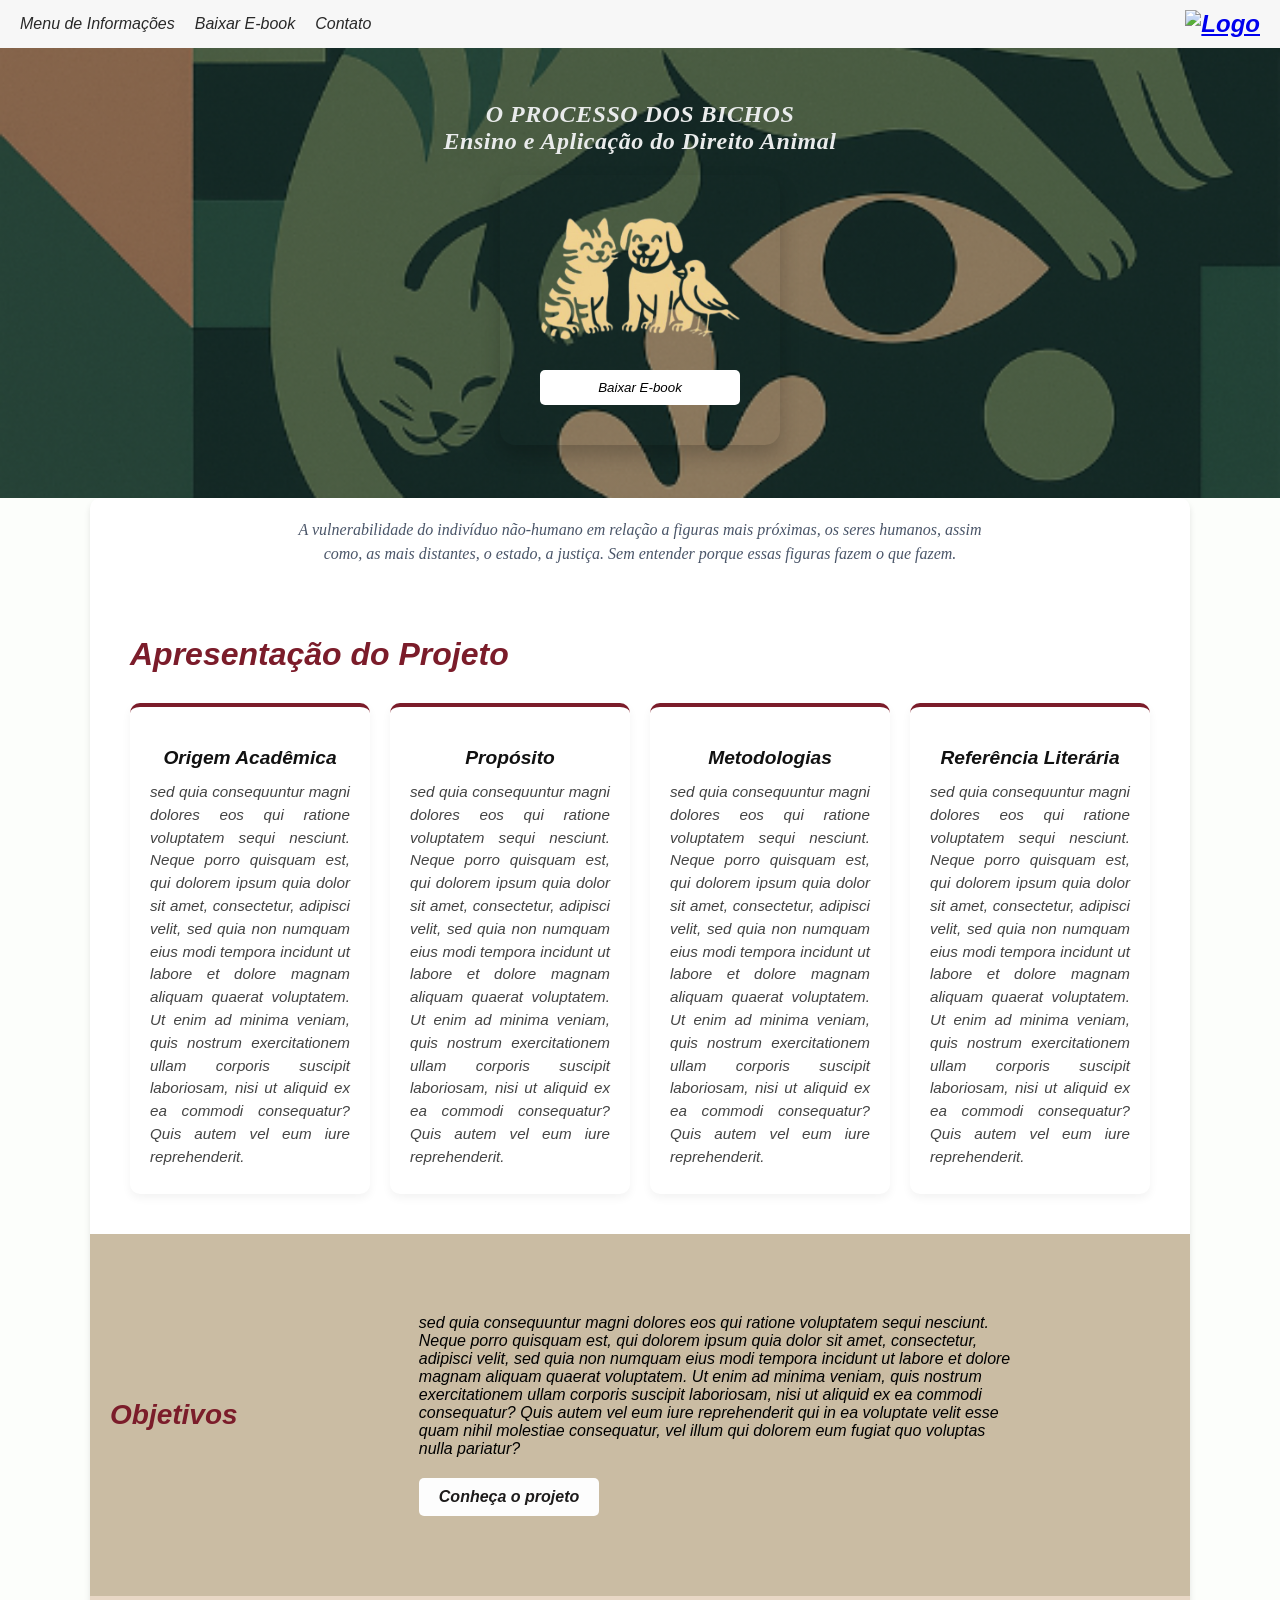
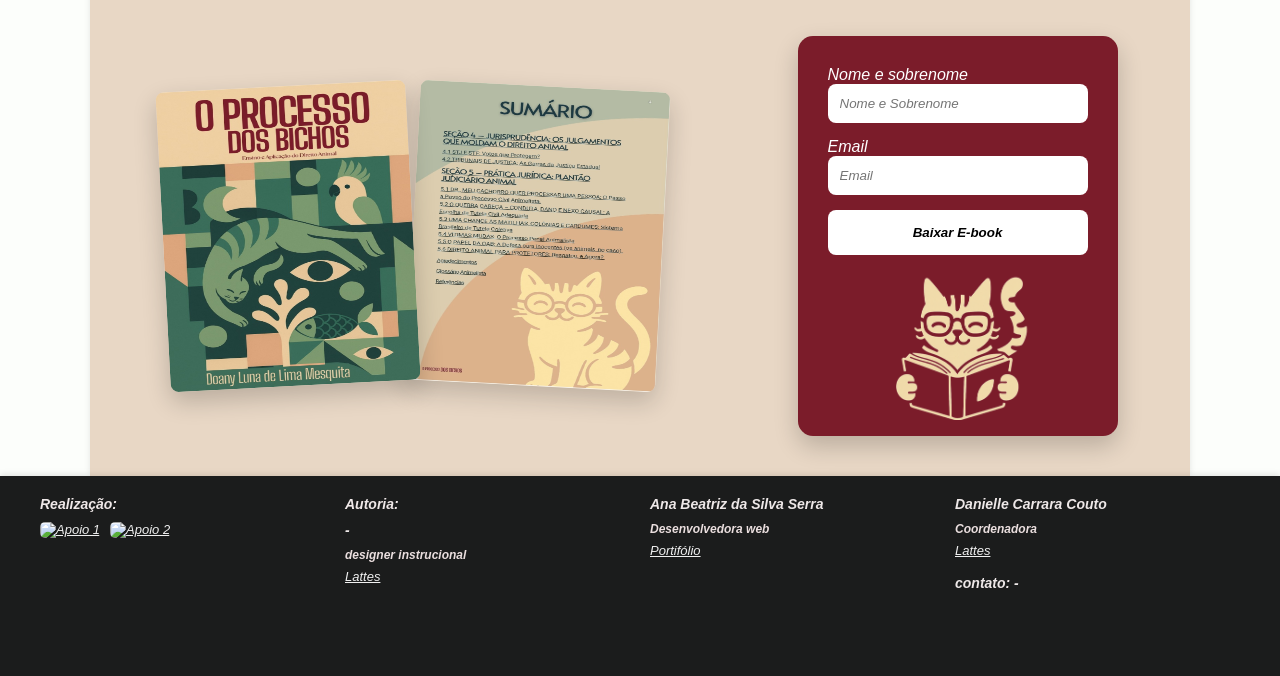
==== index.html @ 82ff3eeb "Landing page configurada na pasta certa" ====
<!DOCTYPE html>
<html lang="pt-br">
<head>
    <meta charset="UTF-8">
    <title>E-book - O Processo dos Bichos</title>
    <link rel="stylesheet" href="style.css">
    <meta name="viewport" content="width=device-width, initial-scale=1.0">
</head>
<body>
   <nav class="navbar">
        <div class="menu">
            <a href="menuInfor.html">Menu de Informações</a>
            <a href="index.html#formulario">Baixar E-book</a>
            <a href="index.html#contato">Contato</a>
        </div> <a href="index.html">
        <div class="logo">
            <img src="imagens/Logo_Vacinacao.png" alt="Logo" style="height: 50px;">
        </div>
        </a>    
    </nav>

    <header class="banner">
      <h2 class="titulo">O PROCESSO DOS BICHOS <br>Ensino e Aplicação do Direito Animal</h2>

        <div class="hero-card">
            <img class="imagem-livro" src="imagens/capa_2.png" alt="Imagem do livro">
            <button id="btnDownload">Baixar E-book</button>
        </div>
        
    </header>
   <div class="container"> 
    <p class="frase-topo">A vulnerabilidade do indivíduo não-humano em relação a figuras mais próximas, os seres humanos, assim como, as mais distantes, o estado, a justiça. Sem entender porque essas figuras fazem o que fazem.</p>   

    <section class="apresentacao-projeto">
    <h2 class="titulo-sessao">Apresentação do Projeto</h2>
    
    <div class="cards-container">
        <div class="card-item">
            <div class="card-icone">
                <i class="fas fa-graduation-cap"></i>
            </div>
            <h3 class="card-titulo">Origem Acadêmica</h3>
            <p class="card-texto">
                sed quia consequuntur magni dolores eos qui ratione voluptatem sequi nesciunt. Neque porro quisquam est, qui dolorem ipsum quia dolor sit amet, consectetur, adipisci velit, sed quia non numquam eius modi tempora incidunt ut labore et dolore magnam aliquam quaerat voluptatem. Ut enim ad minima veniam, quis nostrum exercitationem ullam corporis suscipit laboriosam, nisi ut aliquid ex ea commodi consequatur? Quis autem vel eum iure reprehenderit.
            </p>
        </div>

        <div class="card-item">
            <div class="card-icone">
                <i class="fas fa-bullseye"></i>
            </div>
            <h3 class="card-titulo">Propósito</h3>
            <p class="card-texto">
                sed quia consequuntur magni dolores eos qui ratione voluptatem sequi nesciunt. Neque porro quisquam est, qui dolorem ipsum quia dolor sit amet, consectetur, adipisci velit, sed quia non numquam eius modi tempora incidunt ut labore et dolore magnam aliquam quaerat voluptatem. Ut enim ad minima veniam, quis nostrum exercitationem ullam corporis suscipit laboriosam, nisi ut aliquid ex ea commodi consequatur? Quis autem vel eum iure reprehenderit.
            </p>
        </div>

        <div class="card-item">
            <div class="card-icone">
                <i class="fas fa-lightbulb"></i>
            </div>
            <h3 class="card-titulo">Metodologias</h3>
            <p class="card-texto">
                sed quia consequuntur magni dolores eos qui ratione voluptatem sequi nesciunt. Neque porro quisquam est, qui dolorem ipsum quia dolor sit amet, consectetur, adipisci velit, sed quia non numquam eius modi tempora incidunt ut labore et dolore magnam aliquam quaerat voluptatem. Ut enim ad minima veniam, quis nostrum exercitationem ullam corporis suscipit laboriosam, nisi ut aliquid ex ea commodi consequatur? Quis autem vel eum iure reprehenderit.
            </p>
        </div>

        <div class="card-item">
            <div class="card-icone">
                <i class="fas fa-folder-plus"></i>
            </div>
            <h3 class="card-titulo">Referência Literária</h3>
            <p class="card-texto">
                sed quia consequuntur magni dolores eos qui ratione voluptatem sequi nesciunt. Neque porro quisquam est, qui dolorem ipsum quia dolor sit amet, consectetur, adipisci velit, sed quia non numquam eius modi tempora incidunt ut labore et dolore magnam aliquam quaerat voluptatem. Ut enim ad minima veniam, quis nostrum exercitationem ullam corporis suscipit laboriosam, nisi ut aliquid ex ea commodi consequatur? Quis autem vel eum iure reprehenderit.
            </p>
        </div>
    </div>
</section>
   <section class="ebook-section" style="background: #bdab8bca; min-height: 250px;">
            <h3 style="color:#7b1c2a; font-size: 28px;">Objetivos</h3>
            <div class="faq-content">
              <div class="text-content">
                 <p> sed quia consequuntur magni dolores eos qui ratione voluptatem sequi nesciunt. Neque porro quisquam est, qui dolorem ipsum quia dolor sit amet, consectetur, adipisci velit, sed quia non numquam eius modi tempora incidunt ut labore et dolore magnam aliquam quaerat voluptatem. Ut enim ad minima veniam, quis nostrum exercitationem ullam corporis suscipit laboriosam, nisi ut aliquid ex ea commodi consequatur? Quis autem vel eum iure reprehenderit qui in ea voluptate velit esse quam nihil molestiae consequatur, vel illum qui dolorem eum fugiat quo voluptas nulla pariatur?</p>
              </div>
              <a href="menuInfor.html" class="botao">Conheça o projeto</a>
            </div>        
    </section>
    
    <section class="ebook-section">
        <div class="ebook-imagens">
            <img class="capa" src="imagens/imagem_1.jpg" alt="Capa do Livro">
            <img class="pagina" src="imagens/imagem_2.jpg" alt="Página interna">
        </div>

        <div class="formulario" id="formulario">
            <form id="form">
                <label>Nome e sobrenome</label>
                <input type="text" id="nome" placeholder="Nome e Sobrenome" required>

                <label>Email</label>
                <input type="email" id="email" placeholder="Email" required>

                <button type="submit">Baixar E-book</button>
                <img class="icon" src="imagens/logo_gatinho.png" alt="Logo-gatinho">
            </form>

            <div id="mensagem"></div>
        </div>
    </section>
    </div>
    <footer>
       <div id="contato" class="contact-info">
            <div class="footer-columns">
                <div class="footer-column">
                    <h2>Realização:</h2>
                    <div class="support-images">
                        <a href="https://ufpa.br/" target="_blank">
                            <img src="UFPA logo.png" alt="Apoio 1">
                        </a>
                        <a href="https://www.ppgcimes.propesp.ufpa.br/index.php/br/" target="_blank">
                            <img src="logo_PPGCIMES.png" alt="Apoio 2">
                        </a>
                    </div>
                </div>
                <div class="footer-column">
                    <h2>Autoria:</h2>
                    <h4>-</h4>
                    <h3>designer instrucional</h3>
                    <a href="-">Lattes </a>  
                </div>
                <div class="footer-column">
                    <h4>Ana Beatriz da Silva Serra</h4>
                    <h3>Desenvolvedora web</h3>
                    <a href="https://beaserra.github.io/Portifolio/">Portifólio</a>     
                </div>
                <div class="footer-column">
                    <h4>Danielle Carrara Couto</h4>
                    <h3>Coordenadora</h3>
                    <a href="http://lattes.cnpq.br/4583227212550116">Lattes </a> 
                    <h4><br>contato: -</h4>
                </div>
                <div class="footer-column">
                   
                </div>
            </div>
        </div>
    </footer>

    <script src="script.js"></script>
</body>
</html>
---- style.css ----
* {
    margin: 0;
    padding: 0;
    box-sizing: border-box;
    font-family: Arial, sans-serif;
    font-style: italic;
}

body {
    background-color: #fcfefbc5;
}

.navbar {
    display: flex;
    justify-content: space-between;
    align-items: center;
    background-color: #f7f7f7;
    padding: 10px 20px;
    box-shadow: 0px 4px 6px rgba(0, 0, 0, 0.1);
}
.navbar .logo {
    font-size: 24px;
    font-weight: bold;
}
.navbar .menu {
    display: flex;
    gap: 20px;
}
.navbar .menu a {
    text-decoration: none;
    color: #292929;
    font-size: 16px;
}
.navbar .menu a:hover {
    color: #081b3ca1;
}
.navbar .auth-buttons {
    display: flex;
    gap: 10px;
}


.banner {
    width: 100%;
    min-height: 450px;
    background: linear-gradient(
        rgba(0,0,0,0.4),
        rgba(0,0,0,0.4)
    ), 
    url("imagens/capa.png") no-repeat center;
    background-size: cover;

    display: flex;
    flex-direction: column;
    align-items: center;
    justify-content: center;
}

.imagem-livro {
    width: 200px;
    height: 180;
    margin-bottom: 10px;
}
.titulo {
    margin-bottom: 20px;
    letter-spacing: 0.5px;
    font-family: 'Georgia', serif;  
    text-align: center;  
    color: #e9ebeb;
}

.hero-card {
    padding: 40px;
    border-radius: 15px;
    display: flex;
    box-shadow: 0 10px 20px rgba(0,0,0,0.2);
    flex-direction: column;
}

.hero-card button {
    margin-top: 20px;
    padding: 10px 20px;
    border: none;
    background: #fff;
    cursor: pointer;
    border-radius: 5px;
    transition: 0.3s;
}

.hero-card button:hover {
    background: #ddd;
}

.design-livre {
    position: absolute;
    right: 20px;
    top: 50%;
    transform: rotate(90deg);
    color: #1e3a34;
}

.frase-topo {
    text-align: center;              
    font-family: 'Georgia', serif;    
    font-size: 1rem;                
    font-style: italic;              
    color: #4a5568;                   
    line-height: 1.5;                
    max-width: 700px;                
    margin: 0 auto 30px auto;        
}

.container {
    max-width: 1100px;
    margin: 0 auto;
    padding: 20px 40px 0 40px;              
    background-color: #ffffff;
    border-radius: 10px;
    box-shadow: 0px 4px 6px rgba(0, 0, 0, 0.1);
}

.botao {
    display: inline-block;
    margin-top: 20px;
    padding: 10px 20px;
    background-color: #fdfdfd;; 
    color: #1d1b1b;           
    text-decoration: none;     
    font-family: Arial, sans-serif;
    font-weight: bold;
    border-radius: 5px;       
}

.botao:hover {
    background-color: #e8d7c5;; 
}

/* Container Geral da Seção */
.apresentacao-projeto {
    padding: 40px 0;
    font-family: Arial, sans-serif;
}

/* Título Principal */
.titulo-sessao {
    color: #7b1c2a;
    font-size: 2rem;
    margin-bottom: 30px;
    text-align: left; /* Alinhado à esquerda como o seu título2 antigo */
}

/* Grid/Flex que segura os 4 cards */
.cards-container {
    display: flex;
    gap: 20px;
    justify-content: space-between;
    flex-wrap: wrap; /* Permite quebrar linha em telas menores */
}

/* Estilo Individual de cada Card */
.card-item {
    background-color: #ffffff;
    border-radius: 10px;
    padding: 25px 20px;
    flex: 1;
    min-width: 230px; /* Garante que os cards não fiquem espremidos */
    box-shadow: 0px 4px 10px rgba(0, 0, 0, 0.05);
    border-top: 4px solid #7b1c2a; /* Detalhe com a cor do seu tema */
    display: flex;
    flex-direction: column;
    align-items: center;
    text-align: center;
    transition: transform 0.3s ease;
}

/* Efeito sutil ao passar o mouse */
.card-item:hover {
    transform: translateY(-5px);
}

/* Estilo dos Ícones */
.card-icone {
    font-size: 2.5rem;
    color: #7b1c2a;
    margin-bottom: 15px;
}

/* Título interno do Card */
.card-titulo {
    color: #111111;
    font-size: 1.2rem;
    margin: 0 0 12px 0;
    font-weight: bold;
}

/* Texto interno do Card */
.card-texto {
    font-size: 0.95rem;
    line-height: 1.5;
    color: #444444;
    margin: 0;
    text-align: justify; /* Mantém o padrão de justificado do seu layout original */
}

/* Responsividade para Celulares */
@media (max-width: 768px) {
    .cards-container {
        flex-direction: column;
    }
    .card-item {
        width: 100%;
    }
}

.ebook-section {
    display: flex;
    justify-content: space-around;
    align-items: center;
    padding: 40px 20px;
    background: #e8d7c5;
    gap: 30px;
    margin-left: -40px;
    margin-right: -40px;


}

.ebook-imagens {
    display: flex;
    gap: 20px;
}

.capa, .pagina {
    width: 250px;
    height: 300px;
    background: #bfa58a9d;
    display: flex;
    align-items: center;
    justify-content: center;
    border-radius: 8px;
    box-shadow: 0 10px 25px rgba(0,0,0,0.2);
}

.capa {
    transform: rotate(-3deg);
    margin-right: -20px;
    z-index: 2;
}

.pagina {
    transform: rotate(3deg);
    opacity: 0.9;
}

.icon {
    width: 150px;
    height: 150px;
    margin-top: 15px;
    display: block;
    margin: 15px auto 0 auto;
}

.formulario {
    background: #7b1c2a;
    padding: 30px;
    border-radius: 15px;
    width: 320px;
    height: 400px;
    color: white;
    box-shadow: 0 10px 25px rgba(0,0,0,0.2);
}

.formulario input {
    width: 100%;
    padding: 12px;
    margin-bottom: 15px;
    border: none;
    border-radius: 8px;
}

.formulario button {
    width: 100%;
    padding: 15px;
    background: white;
    border: none;
    border-radius: 8px;
    font-weight: bold;
    transition: 0.3s;
    cursor: pointer;
}

footer {
  background: #1b1c1c;
  padding: 20px 20px;
  text-align: center;
  color: #333;
  width: 100%;
  height: 200px;
  box-shadow: 0px -2px 6px rgba(0, 0, 0, 0.1);
}
.contact-info {
  max-width: 1200px; 
  margin: 0 auto;
}

.contact-info p {
  font-size: 16px;
  font-weight: bold;
  margin-bottom: 20px;
}

.footer-columns {
  display: grid;
  grid-template-columns: repeat(4, 1fr); 
  gap: 20px;
  align-items: start; 
}

.footer-column {
  text-align: left; 
}

.footer-column a{
  color: #f0f0f0;
  font-size: 13px;
}
.footer-column h4 {
  font-size: 14px;
  color: #eee8e8;
  font-weight: bold;
  margin-bottom: 10px;
}

.footer-column h2 {
  font-size: 14px;
  color: #efe8e8;
  margin-bottom: 10px;
}

.footer-column h3 {
  font-size: 12px;
  color: #eadede;
  margin-bottom: 5px;
}

.support-images {
  display: flex;
  gap: 10px;
  align-items: center;
  margin-top: 10px;
}

.support-images a img {
  max-width: 100px;
  height: auto;
  border-radius: 5px;
  transition: transform 0.2s ease;
}

.support-images a img:hover {
  transform: scale(1.1);
}


.faq-content{
    width: 100%;
    max-width: 600px;
    margin: 40px auto;
}

.card-back{
    max-height: 550px;
    overflow-y: auto;
    overflow-x: hidden;
    -webkit-overflow-scrolling: touch;
    background: #ffffff;
    border-radius: 6px;
    padding: 30px;
    line-height: 1.6;
}


#counter{
    font-size: 14px;
    color: #444;
}

@media (max-width: 768px) {
    
    .container {
        padding: 20px 20px; 
    }

    .apresentacao {
        flex-direction: column;
        align-items: center;
        text-align: center;
        padding: 30px 0;
    }

    .bloco, .imagem-placeholder {
        width: 100%; 
    }

    .ebook-section {
        flex-direction: column;
        align-items: center;
        gap: 30px;
    }

    .footer-columns {
        grid-template-columns: 1fr; 
        text-align: center;
    }

    .footer-column {
        text-align: center;
    }

    .support-images {
        justify-content: center;
    }
}
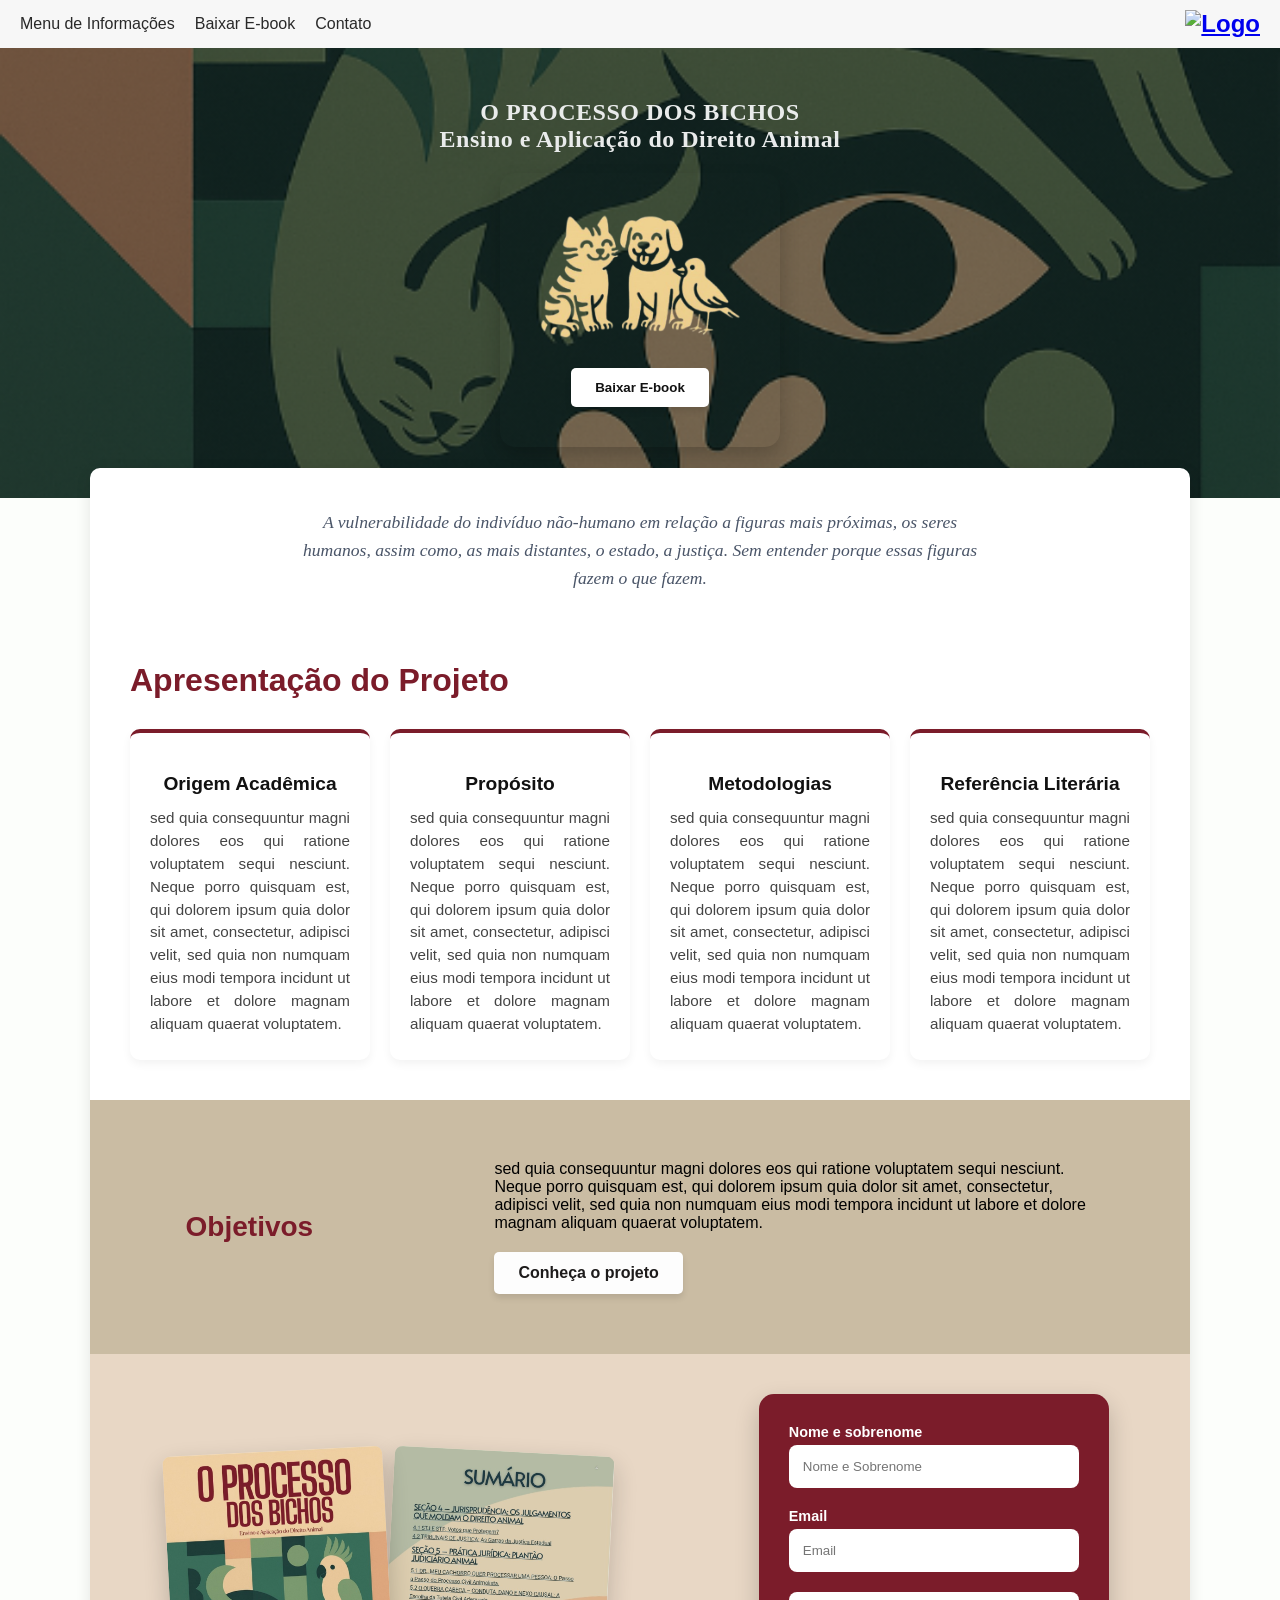
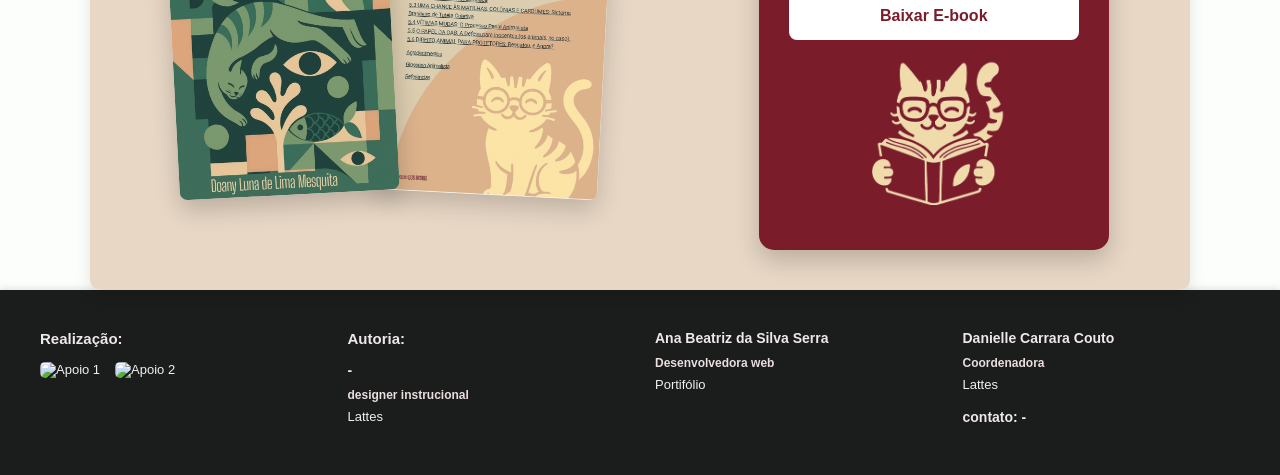
==== commit 13414197: "Ajustes de responsividade, refinamento de UI e correção de margens nas páginas 1 e 2" ====
--- a/index.html
+++ b/index.html
@@ -12,7 +12,8 @@
             <a href="menuInfor.html">Menu de Informações</a>
             <a href="index.html#formulario">Baixar E-book</a>
             <a href="index.html#contato">Contato</a>
-        </div> <a href="index.html">
+        </div> 
+        <a href="index.html">
         <div class="logo">
             <img src="imagens/Logo_Vacinacao.png" alt="Logo" style="height: 50px;">
         </div>
@@ -41,7 +42,7 @@
             </div>
             <h3 class="card-titulo">Origem Acadêmica</h3>
             <p class="card-texto">
-                sed quia consequuntur magni dolores eos qui ratione voluptatem sequi nesciunt. Neque porro quisquam est, qui dolorem ipsum quia dolor sit amet, consectetur, adipisci velit, sed quia non numquam eius modi tempora incidunt ut labore et dolore magnam aliquam quaerat voluptatem. Ut enim ad minima veniam, quis nostrum exercitationem ullam corporis suscipit laboriosam, nisi ut aliquid ex ea commodi consequatur? Quis autem vel eum iure reprehenderit.
+                sed quia consequuntur magni dolores eos qui ratione voluptatem sequi nesciunt. Neque porro quisquam est, qui dolorem ipsum quia dolor sit amet, consectetur, adipisci velit, sed quia non numquam eius modi tempora incidunt ut labore et dolore magnam aliquam quaerat voluptatem.
             </p>
         </div>
 
@@ -51,7 +52,7 @@
             </div>
             <h3 class="card-titulo">Propósito</h3>
             <p class="card-texto">
-                sed quia consequuntur magni dolores eos qui ratione voluptatem sequi nesciunt. Neque porro quisquam est, qui dolorem ipsum quia dolor sit amet, consectetur, adipisci velit, sed quia non numquam eius modi tempora incidunt ut labore et dolore magnam aliquam quaerat voluptatem. Ut enim ad minima veniam, quis nostrum exercitationem ullam corporis suscipit laboriosam, nisi ut aliquid ex ea commodi consequatur? Quis autem vel eum iure reprehenderit.
+                sed quia consequuntur magni dolores eos qui ratione voluptatem sequi nesciunt. Neque porro quisquam est, qui dolorem ipsum quia dolor sit amet, consectetur, adipisci velit, sed quia non numquam eius modi tempora incidunt ut labore et dolore magnam aliquam quaerat voluptatem.
             </p>
         </div>
 
@@ -61,7 +62,7 @@
             </div>
             <h3 class="card-titulo">Metodologias</h3>
             <p class="card-texto">
-                sed quia consequuntur magni dolores eos qui ratione voluptatem sequi nesciunt. Neque porro quisquam est, qui dolorem ipsum quia dolor sit amet, consectetur, adipisci velit, sed quia non numquam eius modi tempora incidunt ut labore et dolore magnam aliquam quaerat voluptatem. Ut enim ad minima veniam, quis nostrum exercitationem ullam corporis suscipit laboriosam, nisi ut aliquid ex ea commodi consequatur? Quis autem vel eum iure reprehenderit.
+                sed quia consequuntur magni dolores eos qui ratione voluptatem sequi nesciunt. Neque porro quisquam est, qui dolorem ipsum quia dolor sit amet, consectetur, adipisci velit, sed quia non numquam eius modi tempora incidunt ut labore et dolore magnam aliquam quaerat voluptatem.
             </p>
         </div>
 
@@ -71,7 +72,7 @@
             </div>
             <h3 class="card-titulo">Referência Literária</h3>
             <p class="card-texto">
-                sed quia consequuntur magni dolores eos qui ratione voluptatem sequi nesciunt. Neque porro quisquam est, qui dolorem ipsum quia dolor sit amet, consectetur, adipisci velit, sed quia non numquam eius modi tempora incidunt ut labore et dolore magnam aliquam quaerat voluptatem. Ut enim ad minima veniam, quis nostrum exercitationem ullam corporis suscipit laboriosam, nisi ut aliquid ex ea commodi consequatur? Quis autem vel eum iure reprehenderit.
+                sed quia consequuntur magni dolores eos qui ratione voluptatem sequi nesciunt. Neque porro quisquam est, qui dolorem ipsum quia dolor sit amet, consectetur, adipisci velit, sed quia non numquam eius modi tempora incidunt ut labore et dolore magnam aliquam quaerat voluptatem.
             </p>
         </div>
     </div>
@@ -80,7 +81,7 @@
             <h3 style="color:#7b1c2a; font-size: 28px;">Objetivos</h3>
             <div class="faq-content">
               <div class="text-content">
-                 <p> sed quia consequuntur magni dolores eos qui ratione voluptatem sequi nesciunt. Neque porro quisquam est, qui dolorem ipsum quia dolor sit amet, consectetur, adipisci velit, sed quia non numquam eius modi tempora incidunt ut labore et dolore magnam aliquam quaerat voluptatem. Ut enim ad minima veniam, quis nostrum exercitationem ullam corporis suscipit laboriosam, nisi ut aliquid ex ea commodi consequatur? Quis autem vel eum iure reprehenderit qui in ea voluptate velit esse quam nihil molestiae consequatur, vel illum qui dolorem eum fugiat quo voluptas nulla pariatur?</p>
+                 <p> sed quia consequuntur magni dolores eos qui ratione voluptatem sequi nesciunt. Neque porro quisquam est, qui dolorem ipsum quia dolor sit amet, consectetur, adipisci velit, sed quia non numquam eius modi tempora incidunt ut labore et dolore magnam aliquam quaerat voluptatem.</p>
               </div>
               <a href="menuInfor.html" class="botao">Conheça o projeto</a>
             </div>        
@@ -93,7 +94,7 @@
         </div>
 
         <div class="formulario" id="formulario">
-            <form id="form">
+            <form id="formEbook">
                 <label>Nome e sobrenome</label>
                 <input type="text" id="nome" placeholder="Nome e Sobrenome" required>
 
@@ -139,15 +140,10 @@
                     <a href="http://lattes.cnpq.br/4583227212550116">Lattes </a> 
                     <h4><br>contato: -</h4>
                 </div>
-                <div class="footer-column">
-                   
-                </div>
             </div>
         </div>
     </footer>
 
     <script src="script.js"></script>
 </body>
-</html>
-
-
+</html>
--- a/style.css
+++ b/style.css
@@ -3,7 +3,6 @@
     padding: 0;
     box-sizing: border-box;
     font-family: Arial, sans-serif;
-    font-style: italic;
 }
 
 body {
@@ -30,37 +29,34 @@
     text-decoration: none;
     color: #292929;
     font-size: 16px;
+    transition: color 0.3s;
 }
 .navbar .menu a:hover {
-    color: #081b3ca1;
-}
-.navbar .auth-buttons {
-    display: flex;
-    gap: 10px;
-}
-
+    color: #7b1c2a; 
+}
 
 .banner {
     width: 100%;
     min-height: 450px;
     background: linear-gradient(
-        rgba(0,0,0,0.4),
-        rgba(0,0,0,0.4)
+        rgba(0,0,0,0.5),
+        rgba(0,0,0,0.5)
     ), 
     url("imagens/capa.png") no-repeat center;
     background-size: cover;
-
     display: flex;
     flex-direction: column;
     align-items: center;
     justify-content: center;
+    padding: 20px;
 }
 
 .imagem-livro {
     width: 200px;
-    height: 180;
+    height: auto;
     margin-bottom: 10px;
 }
+
 .titulo {
     margin-bottom: 20px;
     letter-spacing: 0.5px;
@@ -75,117 +71,119 @@
     display: flex;
     box-shadow: 0 10px 20px rgba(0,0,0,0.2);
     flex-direction: column;
+    align-items: center;
 }
 
 .hero-card button {
     margin-top: 20px;
-    padding: 10px 20px;
+    padding: 12px 24px;
     border: none;
     background: #fff;
+    color: #111;
+    font-weight: bold;
     cursor: pointer;
     border-radius: 5px;
-    transition: 0.3s;
+    transition: all 0.3s ease;
+    box-shadow: 0 4px 6px rgba(0,0,0,0.1);
 }
 
 .hero-card button:hover {
-    background: #ddd;
-}
-
-.design-livre {
-    position: absolute;
-    right: 20px;
-    top: 50%;
-    transform: rotate(90deg);
-    color: #1e3a34;
+    background: #e8d7c5;
+    transform: translateY(-2px);
+    box-shadow: 0 6px 12px rgba(0,0,0,0.15);
+}
+
+.hero-card button:active {
+    transform: translateY(0);
 }
 
 .frase-topo {
     text-align: center;              
     font-family: 'Georgia', serif;    
-    font-size: 1rem;                
-    font-style: italic;              
-    color: #4a5568;                   
-    line-height: 1.5;                
+    font-size: 1.1rem;                
+    font-style: italic;         
+    color: #4a5568;                    
+    line-height: 1.6;                
     max-width: 700px;                
     margin: 0 auto 30px auto;        
 }
 
 .container {
     max-width: 1100px;
-    margin: 0 auto;
-    padding: 20px 40px 0 40px;              
+    margin: -30px auto 0 auto; 
+    padding: 40px 40px 0 40px; 
     background-color: #ffffff;
     border-radius: 10px;
-    box-shadow: 0px 4px 6px rgba(0, 0, 0, 0.1);
+    box-shadow: 0px 4px 15px rgba(0, 0, 0, 0.1);
+    position: relative;
+    z-index: 10;
+    overflow: hidden; 
 }
 
 .botao {
     display: inline-block;
     margin-top: 20px;
-    padding: 10px 20px;
-    background-color: #fdfdfd;; 
-    color: #1d1b1b;           
+    padding: 12px 24px;
+    background-color: #fdfdfd; 
+    color: #1d1b1b;            
     text-decoration: none;     
     font-family: Arial, sans-serif;
     font-weight: bold;
-    border-radius: 5px;       
+    border-radius: 5px;
+    transition: all 0.3s ease;
+    box-shadow: 0 4px 6px rgba(0,0,0,0.1);
 }
 
 .botao:hover {
-    background-color: #e8d7c5;; 
+    background-color: #e8d7c5; 
+    transform: translateY(-2px);
 }
 
 /* Container Geral da Seção */
 .apresentacao-projeto {
     padding: 40px 0;
-    font-family: Arial, sans-serif;
-}
-
-/* Título Principal */
+}
+
 .titulo-sessao {
     color: #7b1c2a;
     font-size: 2rem;
     margin-bottom: 30px;
-    text-align: left; /* Alinhado à esquerda como o seu título2 antigo */
-}
-
-/* Grid/Flex que segura os 4 cards */
+    text-align: left; 
+}
+
 .cards-container {
     display: flex;
     gap: 20px;
     justify-content: space-between;
-    flex-wrap: wrap; /* Permite quebrar linha em telas menores */
-}
-
-/* Estilo Individual de cada Card */
+    flex-wrap: wrap;
+}
+
 .card-item {
     background-color: #ffffff;
     border-radius: 10px;
     padding: 25px 20px;
     flex: 1;
-    min-width: 230px; /* Garante que os cards não fiquem espremidos */
+    min-width: 220px;
     box-shadow: 0px 4px 10px rgba(0, 0, 0, 0.05);
-    border-top: 4px solid #7b1c2a; /* Detalhe com a cor do seu tema */
+    border-top: 4px solid #7b1c2a; 
     display: flex;
     flex-direction: column;
     align-items: center;
     text-align: center;
-    transition: transform 0.3s ease;
-}
-
-/* Efeito sutil ao passar o mouse */
+    transition: transform 0.3s ease, box-shadow 0.3s ease;
+}
+
 .card-item:hover {
     transform: translateY(-5px);
-}
-
-/* Estilo dos Ícones */
+    box-shadow: 0px 8px 15px rgba(0, 0, 0, 0.1);
+}
+
 .card-icone {
     font-size: 2.5rem;
     color: #7b1c2a;
     margin-bottom: 15px;
 }
 
-/* Título interno do Card */
 .card-titulo {
     color: #111111;
     font-size: 1.2rem;
@@ -193,23 +191,12 @@
     font-weight: bold;
 }
 
-/* Texto interno do Card */
 .card-texto {
     font-size: 0.95rem;
     line-height: 1.5;
     color: #444444;
     margin: 0;
-    text-align: justify; /* Mantém o padrão de justificado do seu layout original */
-}
-
-/* Responsividade para Celulares */
-@media (max-width: 768px) {
-    .cards-container {
-        flex-direction: column;
-    }
-    .card-item {
-        width: 100%;
-    }
+    text-align: justify; 
 }
 
 .ebook-section {
@@ -219,26 +206,32 @@
     padding: 40px 20px;
     background: #e8d7c5;
     gap: 30px;
-    margin-left: -40px;
-    margin-right: -40px;
-
-
+    margin: 0 -40px; 
 }
 
 .ebook-imagens {
     display: flex;
-    gap: 20px;
+    gap: 15px;
 }
 
 .capa, .pagina {
-    width: 250px;
-    height: 300px;
+    width: 220px;
+    height: auto;
     background: #bfa58a9d;
     display: flex;
     align-items: center;
     justify-content: center;
     border-radius: 8px;
     box-shadow: 0 10px 25px rgba(0,0,0,0.2);
+    transition: transform 0.4s ease;
+}
+
+.ebook-imagens:hover .capa {
+    transform: rotate(0deg) scale(1.05);
+}
+
+.ebook-imagens:hover .pagina {
+    transform: rotate(0deg) scale(1.05);
 }
 
 .capa {
@@ -255,7 +248,6 @@
 .icon {
     width: 150px;
     height: 150px;
-    margin-top: 15px;
     display: block;
     margin: 15px auto 0 auto;
 }
@@ -264,55 +256,76 @@
     background: #7b1c2a;
     padding: 30px;
     border-radius: 15px;
-    width: 320px;
-    height: 400px;
+    width: 100%;
+    max-width: 350px;
+    height: auto; 
     color: white;
     box-shadow: 0 10px 25px rgba(0,0,0,0.2);
+}
+
+.formulario label {
+    display: block;
+    margin-bottom: 5px;
+    font-size: 0.9rem;
+    font-weight: bold;
 }
 
 .formulario input {
     width: 100%;
     padding: 12px;
-    margin-bottom: 15px;
-    border: none;
+    margin-bottom: 20px;
+    border: 2px solid transparent;
     border-radius: 8px;
+    transition: border-color 0.3s, box-shadow 0.3s;
+    outline: none;
+}
+
+
+.formulario input:focus {
+    border-color: #bdab8bca;
+    box-shadow: 0 0 8px rgba(255, 255, 255, 0.3);
 }
 
 .formulario button {
     width: 100%;
     padding: 15px;
     background: white;
+    color: #7b1c2a;
     border: none;
     border-radius: 8px;
     font-weight: bold;
-    transition: 0.3s;
+    font-size: 1rem;
+    transition: all 0.3s;
     cursor: pointer;
+}
+
+.formulario button:hover {
+    background: #e8d7c5;
+    transform: translateY(-2px);
+}
+
+.formulario button:active {
+    transform: translateY(0);
 }
 
 footer {
   background: #1b1c1c;
-  padding: 20px 20px;
+  padding: 40px 20px; 
   text-align: center;
   color: #333;
   width: 100%;
-  height: 200px;
   box-shadow: 0px -2px 6px rgba(0, 0, 0, 0.1);
 }
+
 .contact-info {
   max-width: 1200px; 
   margin: 0 auto;
 }
 
-.contact-info p {
-  font-size: 16px;
-  font-weight: bold;
-  margin-bottom: 20px;
-}
-
 .footer-columns {
   display: grid;
   grid-template-columns: repeat(4, 1fr); 
-  gap: 20px;
+  gap: 30px;
   align-items: start; 
 }
 
@@ -320,10 +333,17 @@
   text-align: left; 
 }
 
-.footer-column a{
+.footer-column a {
   color: #f0f0f0;
   font-size: 13px;
-}
+  text-decoration: none;
+  transition: color 0.3s;
+}
+
+.footer-column a:hover {
+  color: #bdab8bca;
+}
+
 .footer-column h4 {
   font-size: 14px;
   color: #eee8e8;
@@ -332,9 +352,9 @@
 }
 
 .footer-column h2 {
-  font-size: 14px;
+  font-size: 15px;
   color: #efe8e8;
-  margin-bottom: 10px;
+  margin-bottom: 15px;
 }
 
 .footer-column h3 {
@@ -345,7 +365,7 @@
 
 .support-images {
   display: flex;
-  gap: 10px;
+  gap: 15px;
   align-items: center;
   margin-top: 10px;
 }
@@ -358,59 +378,58 @@
 }
 
 .support-images a img:hover {
-  transform: scale(1.1);
-}
-
-
-.faq-content{
+  transform: scale(1.05);
+}
+
+.faq-content {
     width: 100%;
     max-width: 600px;
-    margin: 40px auto;
-}
-
-.card-back{
-    max-height: 550px;
-    overflow-y: auto;
-    overflow-x: hidden;
-    -webkit-overflow-scrolling: touch;
-    background: #ffffff;
-    border-radius: 6px;
-    padding: 30px;
-    line-height: 1.6;
-}
-
-
-#counter{
-    font-size: 14px;
-    color: #444;
-}
+    margin: 20px 0;
+}
+
+#mensagem {
+    margin-top: 15px;
+    font-size: 0.9rem;
+    text-align: center;
+}
+
 
 @media (max-width: 768px) {
     
+    .navbar {
+        flex-direction: column;
+        gap: 15px;
+    }
+
     .container {
-        padding: 20px 20px; 
-    }
-
-    .apresentacao {
-        flex-direction: column;
-        align-items: center;
-        text-align: center;
-        padding: 30px 0;
-    }
-
-    .bloco, .imagem-placeholder {
-        width: 100%; 
+        padding: 20px 20px 0 20px;
+        margin-top: -20px;
     }
 
     .ebook-section {
         flex-direction: column;
         align-items: center;
         gap: 30px;
+        margin: 0 -20px; 
+        text-align: center;
+    }
+
+    .titulo-sessao {
+        text-align: center;
+    }
+
+    .cards-container {
+        flex-direction: column;
+    }
+
+    .card-item {
+        width: 100%;
     }
 
     .footer-columns {
         grid-template-columns: 1fr; 
         text-align: center;
+        gap: 40px;
     }
 
     .footer-column {
@@ -420,4 +439,9 @@
     .support-images {
         justify-content: center;
     }
+
+    .icon {
+        width: 120px;
+        height: 120px;
+    }
 }
